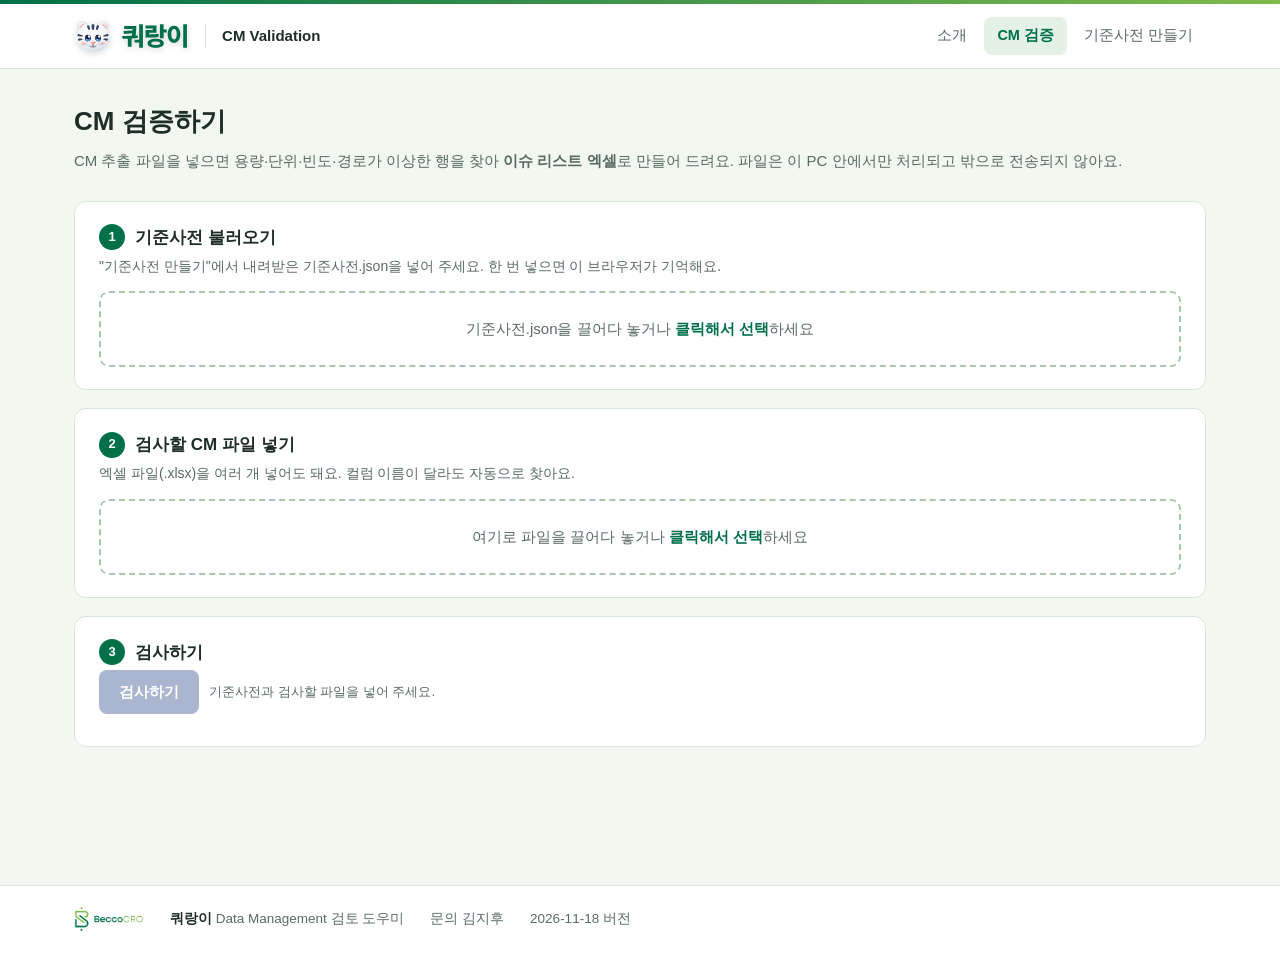
==== cm-check.html @ 1b844892 "Add files via upload" ====
<!DOCTYPE html>
<html lang="ko">
<head>
<meta charset="utf-8">
<meta name="viewport" content="width=device-width, initial-scale=1">
<meta name="robots" content="noindex, nofollow">
<title>CM 검증 · 쿼랑이</title>
<link rel="icon" type="image/svg+xml" href="img/favicon.svg">
<link rel="icon" type="image/png" sizes="32x32" href="img/favicon-32.png">
<link rel="apple-touch-icon" href="img/apple-touch-icon.png">
<link rel="stylesheet" href="css/site.css">
<style>
  :root{--bg:#f2f7f0;--card:#fff;--ink:#1f2d27;--sub:#5a6b62;--line:#d9e6da;--accent:#007049;--accent-soft:#e3f1e6;--ok:#1f8a4c;--ok-soft:#e5f4ec;--warn:#b5590f;--warn-soft:#fcefe2;--err:#c0352b;--err-soft:#fde8e6;--na:#6b7280;--na-soft:#eef0f3}
  *{box-sizing:border-box}
  body{margin:0;background:var(--bg);color:var(--ink);font:15px/1.6 "Pretendard","Apple SD Gothic Neo","Malgun Gothic",sans-serif}
  a{color:var(--accent)}
  main{max-width:1180px;margin:0 auto;padding:32px 24px 64px}
  h1{font-size:26px;margin:0 0 6px}
  .lead{color:var(--sub);margin:0 0 28px}
  .step{background:var(--card);border:1px solid var(--line);border-radius:12px;padding:22px 24px;margin-bottom:18px}
  .step h2{font-size:17px;margin:0 0 4px;display:flex;align-items:center;gap:10px}
  .num{display:inline-flex;width:26px;height:26px;border-radius:50%;background:var(--accent);color:#fff;font-size:13px;align-items:center;justify-content:center}
  .hint{color:var(--sub);font-size:14px;margin:0 0 14px}
  .drop{border:2px dashed #a9c7b0;border-radius:10px;padding:24px;text-align:center;color:var(--sub);cursor:pointer;transition:.15s}
  .drop.on{border-color:var(--accent);background:var(--accent-soft);color:var(--accent)}
  .drop b{color:var(--accent)}
  .dictInfo{display:flex;align-items:center;gap:14px;flex-wrap:wrap;background:var(--ok-soft);border-radius:10px;padding:12px 16px;margin-bottom:12px}
  .dictInfo b{color:var(--ok)}
  table{width:100%;border-collapse:collapse;font-size:14px}
  th,td{text-align:left;padding:9px 10px;border-bottom:1px solid var(--line);vertical-align:top}
  th{color:var(--sub);font-weight:600;background:#f6faf5;position:sticky;top:0}
  .tag{display:inline-block;border-radius:6px;padding:2px 8px;font-size:12.5px;font-weight:600;white-space:nowrap}
  .t-오류{background:var(--err-soft);color:var(--err)}
  .t-확인{background:var(--warn-soft);color:var(--warn)}
  .t-판정{background:var(--na-soft);color:var(--na)}
  .t-정상{background:var(--ok-soft);color:var(--ok)}
  .t-제외{background:var(--warn-soft);color:var(--warn)}
  button{font:inherit;border:0;border-radius:8px;padding:10px 20px;cursor:pointer;font-weight:600}
  .primary{background:var(--accent);color:#fff}
  .primary:disabled{background:#aab6cf;cursor:not-allowed}
  .ghost{background:var(--accent-soft);color:var(--accent);padding:7px 14px;font-size:14px}
  .row{display:flex;gap:10px;align-items:center;flex-wrap:wrap;margin-bottom:10px}
  .muted{color:var(--sub);font-size:13px}
  .cards{display:grid;grid-template-columns:repeat(4,1fr);gap:12px;margin:6px 0 18px}
  .card{border:1px solid var(--line);border-radius:10px;padding:12px 14px;cursor:pointer;transition:.12s;background:#fff}
  .card:hover{border-color:#a9c7b0}
  .card.sel{outline:2px solid var(--accent);outline-offset:-1px}
  .card .v{font-size:24px;font-weight:700}
  .card .k{font-size:13px;color:var(--sub)}
  .card.c-오류 .v{color:var(--err)} .card.c-확인 .v{color:var(--warn)} .card.c-판정 .v{color:var(--na)} .card.c-정상 .v{color:var(--ok)}
  .search{flex:1;min-width:200px;padding:8px 12px;border:1px solid var(--line);border-radius:8px;font-size:14px}
  .tableWrap{max-height:640px;overflow:auto;border:1px solid var(--line);border-radius:10px}
  .iss{margin:0 0 4px}
  .iss .rule{font-weight:700;font-size:12.5px;margin-right:6px}
  .iss .ref{color:var(--sub);font-size:13px}
  .val{font-family:ui-monospace,Consolas,monospace;font-size:13px}
  .note{background:#fffbea;border:1px solid #f0e2a8;border-radius:10px;padding:12px 16px;font-size:14px;color:#6b5a12;margin-top:18px}
  details{margin-top:14px} summary{cursor:pointer;color:var(--sub);font-size:14px}
  .rules td{font-size:13.5px}
  .hidden{display:none}
</style>
</head>
<body>
<header class="site-head"><div class="in"><a class="brand" href="index.html" aria-label="쿼랑이 처음 화면"><svg width="38" height="38" viewBox="18 22 164 140" role="img" aria-label="쿼랑이" xmlns="http://www.w3.org/2000/svg"><defs>
  <radialGradient id="hfur" cx="40%" cy="30%" r="78%">
    <stop offset="0" stop-color="#ffffff"/><stop offset=".55" stop-color="#f4f6f9"/><stop offset=".85" stop-color="#dfe5ee"/><stop offset="1" stop-color="#c3ccda"/>
  </radialGradient>
  <radialGradient id="hbody" cx="38%" cy="25%" r="80%">
    <stop offset="0" stop-color="#ffffff"/><stop offset=".6" stop-color="#eef1f6"/><stop offset="1" stop-color="#b9c3d2"/>
  </radialGradient>
  <radialGradient id="hear" cx="40%" cy="35%" r="70%">
    <stop offset="0" stop-color="#ffffff"/><stop offset="1" stop-color="#cbd3df"/>
  </radialGradient>
  <radialGradient id="hinner" cx="50%" cy="38%" r="62%">
    <stop offset="0" stop-color="#ffd9d2"/><stop offset=".7" stop-color="#f4aaa1"/><stop offset="1" stop-color="#e48e86"/>
  </radialGradient>
  <linearGradient id="hstripe" x1="0" y1="0" x2="0" y2="1">
    <stop offset="0" stop-color="#4b5874"/><stop offset="1" stop-color="#262f45"/>
  </linearGradient>
  <radialGradient id="hiris" cx="50%" cy="72%" r="70%">
    <stop offset="0" stop-color="#7fb2ff"/><stop offset=".45" stop-color="#3561b8"/><stop offset="1" stop-color="#16244d"/>
  </radialGradient>
  <radialGradient id="hmuzzle" cx="50%" cy="30%" r="72%">
    <stop offset="0" stop-color="#ffffff"/><stop offset="1" stop-color="#dbe1ea"/>
  </radialGradient>
  <radialGradient id="hnose" cx="42%" cy="28%" r="72%">
    <stop offset="0" stop-color="#ffbdb2"/><stop offset="1" stop-color="#d4574f"/>
  </radialGradient>
  <radialGradient id="hblush" cx="50%" cy="50%" r="50%">
    <stop offset="0" stop-color="#ff9b94" stop-opacity=".8"/><stop offset="1" stop-color="#ff9b94" stop-opacity="0"/>
  </radialGradient>
  <linearGradient id="hscarf" x1="0" y1="0" x2="1" y2="1">
    <stop offset="0" stop-color="#9fd067"/><stop offset=".5" stop-color="#4fa257"/><stop offset="1" stop-color="#007049"/>
  </linearGradient>
  <linearGradient id="hboard" x1="0" y1="0" x2="1" y2="1">
    <stop offset="0" stop-color="#2f9a68"/><stop offset="1" stop-color="#00593a"/>
  </linearGradient>
  <linearGradient id="hring" x1="0" y1="0" x2="1" y2="1">
    <stop offset="0" stop-color="#b3dc7e"/><stop offset=".45" stop-color="#80ba4c"/><stop offset="1" stop-color="#006a45"/>
  </linearGradient>
  <radialGradient id="hlens" cx="35%" cy="30%" r="80%">
    <stop offset="0" stop-color="#ffffff" stop-opacity=".95"/><stop offset=".5" stop-color="#e3f3e2" stop-opacity=".7"/><stop offset="1" stop-color="#9fcfae" stop-opacity=".85"/>
  </radialGradient>
  <linearGradient id="hhandle" x1="0" y1="0" x2="1" y2="0">
    <stop offset="0" stop-color="#27342e"/><stop offset=".5" stop-color="#55665d"/><stop offset="1" stop-color="#1c2622"/>
  </linearGradient>
  <filter id="hsoft" x="-30%" y="-30%" width="160%" height="160%"><feGaussianBlur stdDeviation="5"/></filter>
  <filter id="hsoft2" x="-30%" y="-30%" width="160%" height="160%"><feGaussianBlur stdDeviation="2.4"/></filter>
</defs>
  <g>
    <circle cx="55" cy="50" r="22" fill="url(#hear)"/>
    <circle cx="145" cy="50" r="22" fill="url(#hear)"/>
  </g>
  <ellipse cx="56" cy="53" rx="11.5" ry="11" fill="url(#hinner)"/>
  <ellipse cx="144" cy="53" rx="11.5" ry="11" fill="url(#hinner)"/>
  <path d="M50 45c3-2 7-2 10 0M140 45c3-2 7-2 10 0" stroke="#fff" stroke-width="2.4" stroke-linecap="round" opacity=".9"/>
  <path d="M100 38C140 38 167 61 170 96L179 103L168 108L177 116L163 122C154 146 128 158 100 158C72 158 46 146 37 122L23 116L32 108L21 103L30 96C33 61 60 38 100 38Z" fill="url(#hfur)"/>
  <ellipse cx="82" cy="56" rx="32" ry="12" fill="#fff" opacity=".9" filter="url(#hsoft2)"/>
  <g fill="url(#hstripe)">
    <path d="M100 40c-4.4 0-6.6 3.2-6.4 7.4l1.8 15.4c.5 3 8.7 3 9.2 0l1.8-15.4c.2-4.2-2-7.4-6.4-7.4Z"/>
    <path d="M77.5 45.5c-3.3 1.1-4.4 4.4-3.1 7.4l6.3 11.6c1.5 2.4 7.1.4 6.5-2.4L85 50c-.8-3.8-4.3-5.4-7.5-4.5Z"/>
    <path d="M122.5 45.5c3.3 1.1 4.4 4.4 3.1 7.4l-6.3 11.6c-1.5 2.4-7.1.4-6.5-2.4L115 50c.8-3.8 4.3-5.4 7.5-4.5Z"/>
    <path d="M33 87c-1 3.3 1.2 6.4 4.4 6.6l16 1c2.8.1 3.3-4.8.6-5.8l-15-5.3c-3.2-1.1-5.4 1-6 3.5Z"/>
    <path d="M35 107.5c0 3.2 2.8 5.4 5.8 4.5l12.8-3.9c2.7-.8 1.7-5.3-1.1-5.3l-13.2.3c-2.6.1-4.3 1.8-4.3 4.4Z"/>
    <path d="M167 87c1 3.3-1.2 6.4-4.4 6.6l-16 1c-2.8.1-3.3-4.8-.6-5.8l15-5.3c3.2-1.1 5.4 1 6 3.5Z"/>
    <path d="M165 107.5c0 3.2-2.8 5.4-5.8 4.5l-12.8-3.9c-2.7-.8-1.7-5.3 1.1-5.3l13.2.3c2.6.1 4.3 1.8 4.3 4.4Z"/>
  </g>
  <ellipse cx="59" cy="124" rx="16" ry="10.5" fill="url(#hblush)"/>
  <ellipse cx="141" cy="124" rx="16" ry="10.5" fill="url(#hblush)"/>
  <g class="eyes">
    <ellipse cx="78" cy="101" rx="12.5" ry="14.5" fill="#101a35"/>
    <ellipse cx="122" cy="101" rx="12.5" ry="14.5" fill="#101a35"/>
    <ellipse cx="78" cy="102.5" rx="10.6" ry="12.4" fill="url(#hiris)"/>
    <ellipse cx="122" cy="102.5" rx="10.6" ry="12.4" fill="url(#hiris)"/>
    <ellipse cx="78" cy="100" rx="5.6" ry="6.6" fill="#0b1229"/>
    <ellipse cx="122" cy="100" rx="5.6" ry="6.6" fill="#0b1229"/>
    <ellipse cx="83" cy="94.5" rx="4.8" ry="5.4" fill="#fff"/>
    <ellipse cx="127" cy="94.5" rx="4.8" ry="5.4" fill="#fff"/>
    <circle cx="73.5" cy="107.5" r="2.2" fill="#fff" opacity=".9"/>
    <circle cx="117.5" cy="107.5" r="2.2" fill="#fff" opacity=".9"/>
    <path d="M71 110.5c4 3 10 3 14 0M115 110.5c4 3 10 3 14 0" stroke="#a9ccff" stroke-width="1.6" stroke-linecap="round" fill="none" opacity=".7"/>
  </g>
  <ellipse cx="100" cy="127.5" rx="27" ry="18" fill="url(#hmuzzle)"/>
  <g stroke="#9aa6b8" stroke-width="1.3" stroke-linecap="round" opacity=".75">
    <path d="M76 126l-19-3M76 131l-19 1.5M124 126l19-3M124 131l19 1.5"/>
  </g>
  <g fill="#b6bfcc"><circle cx="86" cy="128" r="1.1"/><circle cx="83" cy="132" r="1.1"/><circle cx="114" cy="128" r="1.1"/><circle cx="117" cy="132" r="1.1"/></g>
  <path d="M91.8 117.2h16.4c2.3 0 3.4 2.5 1.9 4.2l-8.1 7.8c-1.1 1-2.9 1-4 0l-8.1-7.8c-1.5-1.7-.4-4.2 1.9-4.2Z" fill="url(#hnose)"/>
  <ellipse cx="97" cy="119.8" rx="3.8" ry="1.7" fill="#fff" opacity=".75"/>
  <path d="M100 129v4.4c0 3.8-3 6-6.3 6-3 0-5.2-2-5.7-4.5M100 133.4c0 3.8 3 6 6.3 6 3 0 5.2-2 5.7-4.5" fill="none" stroke="#3a3f4d" stroke-width="2.6" stroke-linecap="round"/>
  <path d="M96 140.5c1.4 3.2 6.6 3.2 8 0" fill="#f08c86"/>
</svg><svg class="wordmark" width="65.1" height="24" viewBox="14 -1654 5044 1860" aria-hidden="true"><path d="M1118 -1506H180V-1276H832C831 -1236 829 -1193 828 -1148L130 -1120L166 -882L806 -934C798 -875 788 -814 776 -748C510 -733 246 -731 24 -728L56 -502C184 -502 323 -503 468 -508V116H756V-522C920 -534 1086 -552 1248 -580L1226 -786C1173 -779 1119 -773 1066 -768C1116 -1042 1116 -1231 1118 -1382ZM1634 -1642H1344V-438H988V-212H1344V190H1634Z M3239.04 -1642H2951.04V-546H3239.04V-988H3479.04V-1224H3239.04ZM2685.04 -1534H1837.04V-1310H2403.04V-1184H1839.04V-606H1997.04C2379.04 -606 2613.04 -616 2863.04 -666L2833.04 -892C2616.04 -853 2420.04 -843 2127.04 -840V-972H2685.04ZM2629.04 -516C2237.04 -516 1993.04 -380 1993.04 -158C1993.04 62 2237.04 190 2629.04 190C3013.04 190 3257.04 62 3257.04 -158C3257.04 -380 3013.04 -516 2629.04 -516ZM2629.04 -294C2859.04 -294 2973.04 -250 2973.04 -158C2973.04 -66 2859.04 -24 2629.04 -24C2395.04 -24 2277.04 -66 2279.04 -158C2277.04 -250 2395.04 -294 2629.04 -294Z M5048.08 -1644H4758.08V196H5048.08ZM4046.08 -1518C3762.08 -1518 3554.08 -1264 3554.08 -862C3554.08 -454 3762.08 -200 4046.08 -200C4324.08 -200 4532.08 -454 4534.08 -862C4532.08 -1264 4324.08 -1518 4046.08 -1518ZM4046.08 -1258C4172.08 -1258 4256.08 -1124 4256.08 -862C4256.08 -596 4172.08 -462 4046.08 -462C3916.08 -462 3832.08 -596 3834.08 -862C3832.08 -1124 3916.08 -1258 4046.08 -1258Z" fill="currentColor"/></svg></a><a class="section" href="cm.html">CM Validation</a><nav aria-label="CM Validation 메뉴"><a href="cm.html">소개</a><a href="cm-check.html" aria-current="page">CM 검증</a><a href="cm-dictionary.html">기준사전 만들기</a></nav></div></header>
<main>
  <h1>CM 검증하기</h1>
  <p class="lead">CM 추출 파일을 넣으면 용량·단위·빈도·경로가 이상한 행을 찾아 <b>이슈 리스트 엑셀</b>로 만들어 드려요. 파일은 이 PC 안에서만 처리되고 밖으로 전송되지 않아요.</p>

  <section class="step">
    <h2><span class="num">1</span>기준사전 불러오기</h2>
    <p class="hint">"기준사전 만들기"에서 내려받은 기준사전.json을 넣어 주세요. 한 번 넣으면 이 브라우저가 기억해요.</p>
    <div id="dictInfo" class="dictInfo hidden"></div>
    <div class="drop" id="dropDict">기준사전.json을 끌어다 놓거나 <b>클릭해서 선택</b>하세요</div>
    <input type="file" id="pickDict" accept=".json" class="hidden">
  </section>

  <section class="step">
    <h2><span class="num">2</span>검사할 CM 파일 넣기</h2>
    <p class="hint">엑셀 파일(.xlsx)을 여러 개 넣어도 돼요. 컬럼 이름이 달라도 자동으로 찾아요.</p>
    <div class="drop" id="dropData">여기로 파일을 끌어다 놓거나 <b>클릭해서 선택</b>하세요</div>
    <input type="file" id="pickData" accept=".xlsx,.xls" multiple class="hidden">
    <div id="fileBox" class="hidden" style="margin-top:14px">
      <table><thead><tr><th style="width:26%">파일</th><th style="width:10%">행</th><th>상태</th></tr></thead><tbody id="fileRows"></tbody></table>
      <div class="row" style="margin-top:10px"><button class="ghost" id="clear">파일 모두 지우기</button></div>
    </div>
  </section>

  <section class="step">
    <h2><span class="num">3</span>검사하기</h2>
    <div class="row"><button class="primary" id="run" disabled>검사하기</button><span class="muted" id="runMsg">기준사전과 검사할 파일을 넣어 주세요.</span></div>
    <div id="result" class="hidden">
      <div class="cards" id="cards"></div>
      <div class="row">
        <button class="primary" id="dl">이슈 리스트 엑셀 내려받기</button>
        <span class="muted">오류·확인 필요는 "이슈 리스트" 시트에, 판정 불가는 별도 시트에 담겨요.</span>
      </div>
      <div class="row" style="margin-top:14px">
        <input class="search" id="q" placeholder="제품명, 피험자, 룰(예: DOSE-01)로 찾기">
        <span class="muted" id="count"></span>
      </div>
      <div class="tableWrap">
        <table><thead><tr><th style="width:8%">판정</th><th style="width:11%">파일 · 행</th><th style="width:9%">피험자</th><th style="width:18%">제품명</th><th style="width:15%">용량 · 단위 · 빈도 · 경로</th><th>내용</th></tr></thead><tbody id="resRows"></tbody></table>
      </div>
      <p class="muted" id="more"></p>
      <div class="note">이 결과는 검토를 돕기 위한 것이고, 쿼리 여부는 DM 담당자가 최종 판단해요. "확인 필요"는 학습한 과제들에서 드물게 쓰인 값이라는 뜻이고, 틀렸다는 뜻은 아니에요.</div>
      <details>
        <summary>룰 설명 보기</summary>
        <table class="rules" style="margin-top:8px"><tbody>
          <tr><td style="width:14%"><b>STRUCT-01</b></td><td>용량이 숫자가 아니거나 0 이하예요. 예: "1/2", "1~2", 엑셀이 날짜로 바꾼 "01월 02일". UK는 허용해요.</td></tr>
          <tr><td><b>STRUCT-02</b></td><td>필수값(용량·단위·빈도·경로)이 비어 있어요. 빈도 컬럼이 없는 파일은 빈도를 검사하지 않아요.</td></tr>
          <tr><td><b>STRUCT-03</b></td><td>허용 단위 목록에 없는 단위예요. 예: box, apply, 회</td></tr>
          <tr><td><b>STRUCT-04</b></td><td>빈도·경로가 표준 표기가 아니에요. 예: "5~6회", "하루한번"</td></tr>
          <tr><td><b>DOSE-01</b></td><td>제품명의 함량과 1회 용량이 10배 이상 차이 나요. 예: 타이레놀정500mg인데 5000 mg, 75μg 정인데 30 tab</td></tr>
          <tr><td><b>DICT-DOSE · FREQ · ROUTE</b></td><td>학습한 과제에서 이 제품에 거의 쓰이지 않은 용량·빈도·경로예요. tab·cap은 함량을 곱해 mg로 바꿔 비교해요.</td></tr>
        </tbody></table>
      </details>
    </div>
  </section>
</main>

<footer class="site-foot"><div class="in">
  <img src="img/becco-logo.png" alt="BeccoCRO" width="70" height="26">
  <span><b>쿼랑이</b> Data Management 검토 도우미</span>
  <span>문의 김지후</span>
  <span>2026-11-18 버전</span>
</div></footer>

<script src="js/xlsx.full.min.js"></script>
<script src="js/cm-core.js"></script>
<script>
(function(){
  var dic = null, files = [], results = [], filter = 'issue';
  var $ = function(id){ return document.getElementById(id); };
  var esc = function(s){ return String(s == null ? '' : s).replace(/[&<>"]/g, function(c){ return {'&':'&amp;','<':'&lt;','>':'&gt;','"':'&quot;'}[c]; }); };
  var fmt = function(n){ return Number(n).toLocaleString('ko-KR'); };
  var STORE = 'cmv.dictionary';

  function dropZone(zone, input, onFiles){
    zone.onclick = function(){ input.click(); };
    input.onchange = function(){ onFiles(input.files); input.value = ''; };
    ['dragenter','dragover'].forEach(function(e){ zone.addEventListener(e, function(ev){ ev.preventDefault(); zone.classList.add('on'); }); });
    ['dragleave','drop'].forEach(function(e){ zone.addEventListener(e, function(ev){ ev.preventDefault(); zone.classList.remove('on'); }); });
    zone.addEventListener('drop', function(ev){ onFiles(ev.dataTransfer.files); });
  }

  // ---- 1. 기준사전 ----
  function setDict(d, remember){
    if (!d || !d.products || !d.meta) { alert('기준사전 파일 형식이 아니에요. "기준사전 만들기"에서 내려받은 .json 파일을 넣어 주세요.'); return; }
    dic = d;
    if (remember) { try { localStorage.setItem(STORE, JSON.stringify(d)); } catch (e) {} }
    var m = d.meta, used = m.files.filter(function(f){ return f.used; }).map(function(f){ return f.label; });
    var dt = new Date(m.created);
    $('dictInfo').innerHTML = '<span><b>기준사전 사용 중</b></span><span class="muted">' + dt.getFullYear() + '-' + String(dt.getMonth()+1).padStart(2,'0') + '-' + String(dt.getDate()).padStart(2,'0') +
      ' 만듦 · 과제 ' + used.length + '개(' + esc(used.join(', ')) + ') · 제품 ' + fmt(m.stats.products) + '개 · 판정 가능 ' + fmt(m.stats.judgedProducts) + '개 · 기준 ' + m.params.minSubj + '명 / ' + Math.round(m.params.rareCut * 100) + '%</span>';
    $('dictInfo').classList.remove('hidden');
    $('dropDict').innerHTML = '다른 기준사전으로 바꾸려면 끌어다 놓거나 <b>클릭해서 선택</b>하세요';
    updateRun();
  }
  dropZone($('dropDict'), $('pickDict'), function(list){
    var f = list[0]; if (!f) return;
    var rd = new FileReader();
    rd.onload = function(){ try { setDict(JSON.parse(rd.result), true); } catch (e) { alert('기준사전 파일을 읽지 못했어요: ' + e.message); } };
    rd.readAsText(f, 'utf-8');
  });
  try { var saved = localStorage.getItem(STORE); if (saved) setDict(JSON.parse(saved), false); } catch (e) {}

  // ---- 2. 검사할 파일 ----
  dropZone($('dropData'), $('pickData'), function(list){
    var arr = Array.prototype.slice.call(list).filter(function(f){ return /\.xlsx?$/i.test(f.name); });
    if (!arr.length) return;
    $('runMsg').textContent = '파일을 읽는 중이에요…';
    var left = arr.length;
    arr.forEach(function(f){
      var rd = new FileReader();
      rd.onload = function(){
        var label = f.name.replace(/\.xlsx?$/i, '');
        files = files.filter(function(x){ return x.label !== label; });
        var res;
        try { res = CMCore.readFile(XLSX.read(new Uint8Array(rd.result), { type: 'array' }), XLSX, label); }
        catch (e) { res = { label: label, ok: false, reason: '파일을 열 수 없어요: ' + e.message, rows: [] }; }
        files.push({ label: label, result: res });
        if (--left === 0) { files.sort(function(a,b){ return a.label.localeCompare(b.label); }); renderFiles(); }
      };
      rd.readAsArrayBuffer(f);
    });
  });
  $('clear').onclick = function(){ files = []; results = []; renderFiles(); $('result').classList.add('hidden'); };

  function renderFiles(){
    $('fileBox').classList.toggle('hidden', !files.length);
    $('fileRows').innerHTML = files.map(function(f){
      var r = f.result;
      var st = r.ok ? ('<span class="tag t-정상">검사 가능</span> <span class="muted">' + (r.hasFreq ? '' : '빈도 컬럼이 없어 빈도는 검사하지 않아요') + '</span>')
                    : ('<span class="tag t-제외">검사 불가</span> <span class="muted">' + esc(r.reason) + '</span>');
      return '<tr><td><b>' + esc(f.label) + '</b></td><td>' + fmt(r.rows.length) + '</td><td>' + st + '</td></tr>';
    }).join('');
    updateRun();
  }
  function updateRun(){
    var n = files.filter(function(f){ return f.result.ok; }).length;
    $('run').disabled = !(dic && n);
    $('runMsg').textContent = !dic ? '먼저 기준사전을 불러와 주세요.' : (!files.length ? '검사할 파일을 넣어 주세요.' : '검사할 파일 ' + n + '개');
  }

  // ---- 3. 검사 ----
  $('run').onclick = function(){
    results = [];
    files.forEach(function(f){
      if (!f.result.ok) return;
      CMCore.validate(f.result, dic).results.forEach(function(x){ x.file = f.label; results.push(x); });
    });
    filter = 'issue';
    renderCards(); renderResults();
    $('result').classList.remove('hidden');
    $('runMsg').textContent = '검사를 마쳤어요. 전체 ' + fmt(results.length) + '행';
  };

  var LEVELS = [['오류','오류','근거가 확실한 문제'],['확인 필요','확인','이 제품에서 드문 값'],['판정 불가','판정','학습 자료가 부족한 제품'],['정상','정상','문제 없음']];
  function renderCards(){
    var cnt = {}; LEVELS.forEach(function(l){ cnt[l[0]] = 0; });
    results.forEach(function(x){ cnt[x.level]++; });
    $('cards').innerHTML = LEVELS.map(function(l){
      var sel = filter === l[0] || (filter === 'issue' && (l[0] === '오류' || l[0] === '확인 필요'));
      return '<div class="card c-' + l[1] + (sel ? ' sel' : '') + '" data-f="' + l[0] + '"><div class="v">' + fmt(cnt[l[0]]) + '</div><div class="k">' + l[0] + ' · ' + l[2] + '</div></div>';
    }).join('');
    Array.prototype.forEach.call($('cards').children, function(c){
      c.onclick = function(){ filter = (filter === c.dataset.f ? 'issue' : c.dataset.f); renderCards(); renderResults(); };
    });
  }

  function vals(r){
    return '<span class="val">' + [r.rawDose, r.rawUnit, r.hasFreq ? r.rawFreq : '—', r.rawRoute].map(function(v){ return v == null || v === '' ? '<span class="muted">(빈칸)</span>' : esc(v); }).join(' · ') + '</span>';
  }
  function renderResults(){
    var q = $('q').value.trim().toUpperCase();
    var list = results.filter(function(x){
      if (filter === 'issue') { if (x.level !== '오류' && x.level !== '확인 필요') return false; }
      else if (x.level !== filter) return false;
      if (!q) return true;
      var hay = (x.file + ' ' + x.row.raw + ' ' + x.row.subjRaw + ' ' + x.issues.map(function(i){ return i.rule; }).join(' ')).toUpperCase();
      return hay.indexOf(q) >= 0;
    });
    var order = { '오류': 0, '확인 필요': 1, '판정 불가': 2, '정상': 3 };
    list.sort(function(a,b){ return order[a.level] - order[b.level] || a.file.localeCompare(b.file) || a.row.rowNo - b.row.rowNo; });
    var show = list.slice(0, 300);
    $('resRows').innerHTML = show.map(function(x){
      var r = x.row, cls = x.level.split(' ')[0];
      var body = x.issues.length ? x.issues.map(function(i){
        return '<div class="iss"><span class="rule">' + i.rule + '</span>' + esc(i.msg) + (i.ref ? '<div class="ref">' + esc(i.ref) + '</div>' : '') + '</div>';
      }).join('') : '<span class="muted">' + esc(x.note || '') + '</span>';
      return '<tr><td><span class="tag t-' + cls + '">' + x.level + '</span></td><td>' + esc(x.file) + '<div class="muted">' + r.rowNo + '행</div></td><td>' + esc(r.subjRaw) +
        (r.visit != null ? '<div class="muted">' + esc(r.visit) + '</div>' : '') + '</td><td>' + esc(r.raw) + '</td><td>' + vals(r) + '</td><td>' + body + '</td></tr>';
    }).join('') || '<tr><td colspan="6" class="muted" style="padding:18px">해당하는 행이 없어요.</td></tr>';
    $('count').textContent = fmt(list.length) + '행';
    $('more').textContent = list.length > 300 ? '화면에는 300행까지만 보여요. 전체는 엑셀로 내려받아 확인하세요.' : '';
  }
  $('q').oninput = renderResults;

  // ---- 엑셀 내려받기 ----
  $('dl').onclick = function(){
    var issueRows = [], naRows = [];
    results.forEach(function(x){
      var r = x.row, base = { 'SUBJID': r.subjRaw, 'SEQ': r.seq, 'CMTRT': r.raw, 'CMDOSE': r.rawDose, 'CMDOSU': r.rawUnit,
        'CMFREQ': r.hasFreq ? r.rawFreq : '(컬럼 없음)', 'CMROUTE': r.rawRoute };
      if (x.level === '오류' || x.level === '확인 필요') {
        x.issues.forEach(function(i){
          issueRows.push({ sort: [i.level === '오류' ? 0 : 1, x.file, r.rowNo],
            data: Object.assign({}, base, { '룰': i.rule, '내용': i.msg, '참고': i.ref, '쿼리여부': '' }) });
        });
      } else if (x.level === '판정 불가') {
        naRows.push(Object.assign({}, base, { '사유': x.note }));
      }
    });
    // 오류 → 확인 필요 순, 같은 판정 안에서는 파일·원본 행 순서
    issueRows.sort(function(a,b){ return a.sort[0] - b.sort[0] || a.sort[1].localeCompare(b.sort[1]) || a.sort[2] - b.sort[2]; });
    issueRows = issueRows.map(function(x){ return x.data; });
    var wb = XLSX.utils.book_new();
    function sheet(rows, widths, empty){
      var ws = rows.length ? XLSX.utils.json_to_sheet(rows) : XLSX.utils.aoa_to_sheet([[empty]]);
      ws['!cols'] = widths.map(function(w){ return { wch: w }; });
      if (rows.length) ws['!autofilter'] = { ref: ws['!ref'] };
      return ws;
    }
    XLSX.utils.book_append_sheet(wb, sheet(issueRows, [12,6,30,10,10,12,12,12,50,44,10], '이슈가 없어요.'), '이슈 리스트');
    XLSX.utils.book_append_sheet(wb, sheet(naRows, [12,6,30,10,10,12,12,28], '판정 불가 행이 없어요.'), '판정 불가');
    var cnt = {}; results.forEach(function(x){ var k = x.file + '\u0001' + x.level; cnt[k] = (cnt[k] || 0) + 1; });
    var sum = files.filter(function(f){ return f.result.ok; }).map(function(f){
      return { '파일': f.label, '전체 행': f.result.rows.length, '오류': cnt[f.label + '\u0001오류'] || 0, '확인 필요': cnt[f.label + '\u0001확인 필요'] || 0,
        '판정 불가': cnt[f.label + '\u0001판정 불가'] || 0, '정상': cnt[f.label + '\u0001정상'] || 0 };
    });
    var m = dic.meta, ws3 = XLSX.utils.json_to_sheet(sum);
    XLSX.utils.sheet_add_aoa(ws3, [[], ['검사일', new Date().toLocaleString('ko-KR')], ['기준사전 생성일', new Date(m.created).toLocaleString('ko-KR')],
      ['학습 과제', m.files.filter(function(f){ return f.used; }).map(function(f){ return f.label; }).join(', ')],
      ['기준값', '최소 피험자 ' + m.params.minSubj + '명, 희귀 기준 ' + Math.round(m.params.rareCut * 100) + '%'],
      ['안내', '검토 보조용 결과예요. 쿼리 여부는 DM 담당자가 최종 판단해요.']], { origin: -1 });
    ws3['!cols'] = [{ wch: 18 }, { wch: 40 }, { wch: 8 }, { wch: 10 }, { wch: 10 }, { wch: 8 }];
    XLSX.utils.book_append_sheet(wb, ws3, '요약');
    var d = new Date(), stamp = d.getFullYear() + String(d.getMonth()+1).padStart(2,'0') + String(d.getDate()).padStart(2,'0');
    var ok = files.filter(function(f){ return f.result.ok; });
    XLSX.writeFile(wb, 'CM_이슈리스트_' + (ok.length === 1 ? ok[0].label + '_' : '') + stamp + '.xlsx');
  };
})();
</script>
</body>
</html>
---- css/site.css ----
/* DM 도구 모음 – 공용 스타일 (모든 페이지가 같이 씀) */
:root{
  --paper:#f2f7f0; --sheet:#fff; --ink:#1f2d27; --sub:#5a6b62; --rule:#d9e6da; --field:#c2d6c5;
  --brand:#007049; --brand-ink:#005a3a; --brand-soft:#e3f1e6; --leaf:#80ba4c; --leaf-soft:#eef6e3;
  --red:#c0352b; --red-soft:#fde8e6; --amber:#b5590f; --amber-soft:#fcefe2;
  --green:#1f8a4c; --green-soft:#e5f4ec; --gray:#6b7280; --gray-soft:#eef1ee;
  --font:"Pretendard","Apple SD Gothic Neo","Malgun Gothic","맑은 고딕",system-ui,sans-serif;
}
*{box-sizing:border-box}
html{-webkit-text-size-adjust:100%}
body{margin:0;background:var(--paper);color:var(--ink);font:15px/1.65 var(--font);word-break:keep-all;overflow-wrap:break-word}
a{color:var(--brand)}
:focus-visible{outline:3px solid var(--brand);outline-offset:2px;border-radius:4px}

/* 머리글: 흰 바탕 + 회사 로고 색 띠 */
.site-head{background:linear-gradient(90deg,var(--brand),var(--leaf)) top/100% 4px no-repeat,#fff;padding-top:4px;border-bottom:1px solid var(--rule)}
.site-head .in{max-width:1180px;margin:0 auto;padding:0 24px;height:64px;display:flex;align-items:center;gap:18px}
.site-head .brand{color:var(--ink);text-decoration:none;font-weight:800;display:flex;align-items:center;gap:10px}
.site-head .brand svg{flex:none;filter:drop-shadow(0 2px 3px rgba(31,45,39,.18))}
.site-head .brand .wordmark{display:block;color:var(--brand);height:24px;width:auto}
.site-head .section{color:var(--ink);text-decoration:none;font-size:15px;font-weight:600;padding-left:16px;border-left:1px solid var(--rule)}
.site-head .section:hover{color:var(--brand)}
.site-head .corp{margin-left:auto;height:34px;width:auto}
.site-head nav{margin-left:auto;display:flex;gap:4px;flex-wrap:wrap}
.site-head nav a{color:var(--sub);text-decoration:none;font-size:14.5px;padding:7px 13px;border-radius:8px}
.site-head nav a:hover{color:var(--ink);background:var(--leaf-soft)}
.site-head nav a[aria-current="page"]{color:var(--brand);background:var(--brand-soft);font-weight:700}

/* 바닥글 */
.site-foot{border-top:1px solid var(--rule);margin-top:56px;background:var(--sheet)}
.site-foot .in{max-width:1180px;margin:0 auto;padding:20px 24px 28px;color:var(--sub);font-size:13.5px;display:flex;flex-wrap:wrap;align-items:center;gap:6px 26px}
.site-foot b{color:var(--ink);font-weight:600}

/* 쿼랑이 움직임: 눈 깜빡임(자동) + 마우스 올리면 통통 */
svg .eyes{transform-box:fill-box;transform-origin:50% 55%;animation:blink 4.6s ease-in-out infinite}
.site-head .brand svg .eyes{animation-delay:1.9s;animation-duration:5.3s}
@keyframes blink{0%,90%,100%{transform:scaleY(1)}93%{transform:scaleY(.08)}96%{transform:scaleY(1)}}
.tiger{overflow:visible}
.tiger .hopper{transform-box:fill-box;transform-origin:50% 100%}
.tiger .shadow{transform-box:fill-box;transform-origin:50% 50%}
.stage:hover .tiger .hopper,.stage:focus-visible .tiger .hopper{animation:hop .85s cubic-bezier(.3,.7,.4,1) infinite}
.stage:hover .tiger .shadow,.stage:focus-visible .tiger .shadow{animation:hopShadow .85s cubic-bezier(.3,.7,.4,1) infinite}
@keyframes hop{0%,100%{transform:translateY(0) scale(1,1)}15%{transform:translateY(0) scale(1.05,.93)}45%{transform:translateY(-16px) scale(.97,1.04)}70%{transform:translateY(0) scale(1.04,.95)}85%{transform:translateY(0) scale(.99,1.01)}}
@keyframes hopShadow{0%,100%{transform:scale(1);opacity:.18}45%{transform:scale(.72);opacity:.1}}
.site-head .brand svg{transition:transform .2s}
.site-head .brand:hover svg{animation:nod .6s ease-in-out}
@keyframes nod{0%,100%{transform:translateY(0) rotate(0)}30%{transform:translateY(-3px) rotate(-8deg)}60%{transform:translateY(0) rotate(6deg)}}

@media (max-width:640px){
  .site-head .in{height:auto;min-height:56px;padding:8px 16px;flex-wrap:wrap;gap:6px 12px}
  .site-head .corp{height:28px}
  .site-head nav{margin-left:0;width:100%}
  .site-head nav a{padding:5px 9px;font-size:13.5px}
}
@media (prefers-reduced-motion:reduce){*{animation:none!important;transition:none!important}}
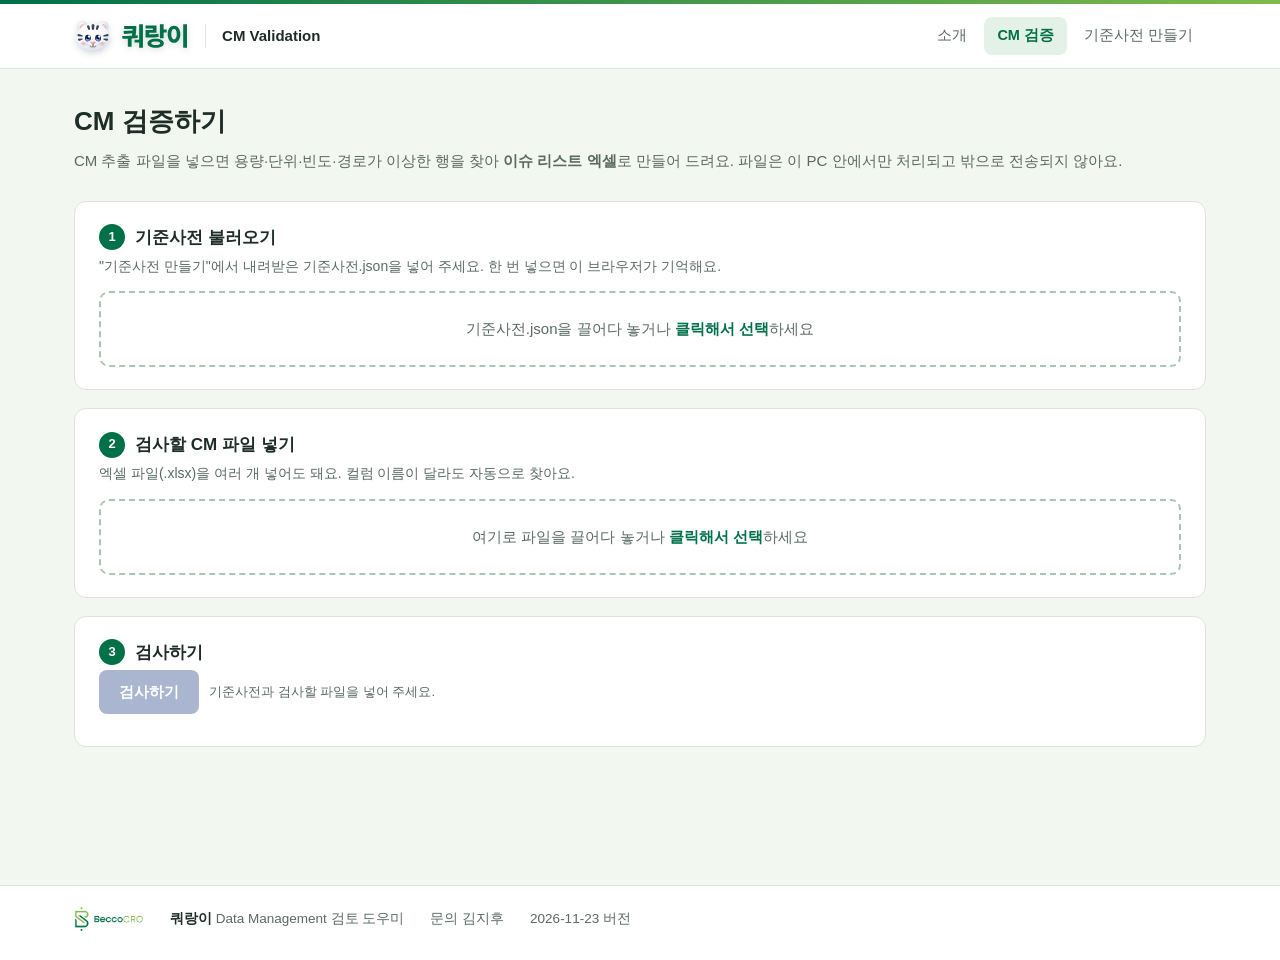
==== commit 411cebd4: "Add files via upload" ====
--- a/cm-check.html
+++ b/cm-check.html
@@ -5,8 +5,9 @@
 <meta name="viewport" content="width=device-width, initial-scale=1">
 <meta name="robots" content="noindex, nofollow">
 <title>CM 검증 · 쿼랑이</title>
-<link rel="icon" type="image/svg+xml" href="img/favicon.svg">
+<link rel="icon" href="img/favicon.ico" sizes="any">
 <link rel="icon" type="image/png" sizes="32x32" href="img/favicon-32.png">
+<link rel="icon" type="image/png" sizes="16x16" href="img/favicon-16.png">
 <link rel="apple-touch-icon" href="img/apple-touch-icon.png">
 <link rel="stylesheet" href="css/site.css">
 <style>
@@ -180,7 +181,7 @@
       <div class="cards" id="cards"></div>
       <div class="row">
         <button class="primary" id="dl">이슈 리스트 엑셀 내려받기</button>
-        <span class="muted">오류·확인 필요는 "이슈 리스트" 시트에, 판정 불가는 별도 시트에 담겨요.</span>
+        <span class="muted">원본의 모든 행이 파일별 시트에 원본 순서대로 담기고, 문제가 된 칸은 노란색으로 칠해져요.</span>
       </div>
       <div class="row" style="margin-top:14px">
         <input class="search" id="q" placeholder="제품명, 피험자, 룰(예: DOSE-01)로 찾기">
@@ -193,13 +194,32 @@
       <div class="note">이 결과는 검토를 돕기 위한 것이고, 쿼리 여부는 DM 담당자가 최종 판단해요. "확인 필요"는 학습한 과제들에서 드물게 쓰인 값이라는 뜻이고, 틀렸다는 뜻은 아니에요.</div>
       <details>
         <summary>룰 설명 보기</summary>
+        <p class="muted" style="margin:8px 0 0">단위와 경로는 먼저 표준 단위·표준 경로로 바꾼 뒤 점검해요. 예: ampule → amp, 좌제 → supp, 항문 → RECTAL, 피부 → TOPICAL</p>
         <table class="rules" style="margin-top:8px"><tbody>
-          <tr><td style="width:14%"><b>STRUCT-01</b></td><td>용량이 숫자가 아니거나 0 이하예요. 예: "1/2", "1~2", 엑셀이 날짜로 바꾼 "01월 02일". UK는 허용해요.</td></tr>
+          <tr><td style="width:14%"><b>STRUCT-01</b></td><td>용량(CMDOSE)은 0.5, 12처럼 숫자만 입력해야 해요. 숫자 형식이 아니거나 0 이하면 오류예요. 예: "1/2", "1~2", ".5", "5.", "0,5", "1,000", "05", "20mg", 엑셀이 날짜로 바꾼 "01월 02일". UK·unk·unknown·모름은 허용해요.</td></tr>
           <tr><td><b>STRUCT-02</b></td><td>필수값(용량·단위·빈도·경로)이 비어 있어요. 빈도 컬럼이 없는 파일은 빈도를 검사하지 않아요.</td></tr>
-          <tr><td><b>STRUCT-03</b></td><td>허용 단위 목록에 없는 단위예요. 예: box, apply, 회</td></tr>
+          <tr><td><b>STRUCT-03</b></td><td>입력한 단위를 표준 단위로 바꾼 뒤, 허용 단위 목록에 없으면 오류예요. 예: 알, 스푼. box·apply·회·좌약(supp)은 허용해요. milligram·밀리그램·microgram·밀리리터처럼 풀어 쓴 단위와 "모름"(UK로 봄)도 인정해요.</td></tr>
           <tr><td><b>STRUCT-04</b></td><td>빈도·경로가 표준 표기가 아니에요. 예: "5~6회", "하루한번"</td></tr>
+          <tr><td><b>FORM-01</b></td><td>제품명이 "정" 또는 영문 tab으로 끝나는데 단위가 캡슐(cap)이에요. 예: 레토프라 정 10mg 1 cap, Pletaal tab. 100mg 1 cap</td></tr>
+          <tr><td><b>FORM-02</b></td><td>제품명이 "캡슐"·"캡" 또는 영문 cap으로 끝나는데 단위가 정(tab)이에요. 예: 엘도스 캡슐 2 tab, CELEBREX CAP 100mg 2 tab</td></tr>
+          <tr><td><b>FORM-03</b></td><td>제품명이 "주"·"주사" 또는 영문 inj로 끝나는데 경로가 IV·IM·SC가 아니에요. 예: 타조락탐 주 4.5g 경로 PO, 페니라민 주사 경로 PO</td></tr>
+          <tr><td><b>FORM-04</b></td><td>제품명이 정·캡슐로 끝나는 고형제인데 단위가 ml·drop·puff예요. 예: 레토프라 정 10mg 5 ml</td></tr>
+          <tr><td><b>UNIT-01</b></td><td>단위가 tab인데 경로가 PO·SUBLINGUAL·VAGINAL이 아니거나, cap인데 PO·VAGINAL·INHALATION이 아니에요. 예: 1 tab SC</td></tr>
+          <tr><td><b>UNIT-02</b></td><td>입력한 단위를 표준 단위로 바꾼 뒤, 주사 단위(amp·vial·syringe·bag)인데 경로가 PO·TOPICAL이면 오류예요. ampule·ample·앰플은 amp로, syr·syrn은 syringe로 봐요. 흡입·코세척 앰플은 허용해요.</td></tr>
+          <tr><td><b>UNIT-03</b></td><td>단위가 puff인데 경로가 INHALATION·NASAL·SUBLINGUAL이 아니에요. 예: 2 puff PO</td></tr>
+          <tr><td><b>UNIT-04</b></td><td>단위가 drop인데 경로가 IV·IM·SC예요.</td></tr>
+          <tr><td><b>UNIT-05</b></td><td>단위가 좌약(supp·suppository·좌약·좌제)인데 경로가 RECTAL·VAGINAL이 아니에요. 항문·직장은 RECTAL로, 질·질내는 VAGINAL로 봐요. 예: 1 suppository PO</td></tr>
+          <tr><td><b>NAME-01</b></td><td>점안제(점안·안약·eye drop·opht)인데 경로가 OPHTHALMIC이 아니에요. 예: Hyabak eye drop Topical</td></tr>
+          <tr><td><b>NAME-02</b></td><td>비강 제품(나잘·nasal·비강)인데 경로가 NASAL이 아니에요. 확인 필요로 표시해요. 예: 나조넥스 나잘스프레이 Inhalation</td></tr>
+          <tr><td><b>NAME-03</b></td><td>흡입제(흡입·~할러·엘립타·네뷸 등)인데 경로가 INHALATION이 아니에요.</td></tr>
+          <tr><td><b>NAME-04</b></td><td>패취제(패취·패치·플라스타)인데 경로가 TRANSDERMAL·TOPICAL이 아니에요. skin·피부는 TOPICAL로 봐요.</td></tr>
+          <tr><td><b>NAME-05</b></td><td>시럽·현탁액·내복액(경구 액제)인데 경로가 PO가 아니에요. 점안·비강·주사 현탁액은 제외해요.</td></tr>
+          <tr><td><b>NAME-06</b></td><td>연고·크림·로션(외용제)인데 경로가 PO예요. 먹는 겔(알마겔 등) 때문에 "겔"은 보지 않아요.</td></tr>
+          <tr><td><b>NAME-07</b></td><td>좌제·좌약인데 경로가 RECTAL·VAGINAL이 아니에요.</td></tr>
+          <tr><td><b>NAME-08</b></td><td>질정·질캡슐·질좌제인데 경로가 VAGINAL이 아니에요. 일반 "연질캡슐"은 해당 없어요.</td></tr>
           <tr><td><b>DOSE-01</b></td><td>제품명의 함량과 1회 용량이 10배 이상 차이 나요. 예: 타이레놀정500mg인데 5000 mg, 75μg 정인데 30 tab</td></tr>
           <tr><td><b>DICT-DOSE · FREQ · ROUTE</b></td><td>학습한 과제에서 이 제품에 거의 쓰이지 않은 용량·빈도·경로예요. tab·cap은 함량을 곱해 mg로 바꿔 비교해요.</td></tr>
+          <tr><td><b>DICT-UNIT</b></td><td>제품명에 함량이 없어서 mg로 바꿀 수 없는 제품인데, 학습한 과제에서 주로 쓰인 단위와 다른 단위로 입력했어요. 예: 주로 mg로 입력된 엘도스 캡슐을 2 cap으로 입력</td></tr>
         </tbody></table>
       </details>
     </div>
@@ -210,10 +230,10 @@
   <img src="img/becco-logo.png" alt="BeccoCRO" width="70" height="26">
   <span><b>쿼랑이</b> Data Management 검토 도우미</span>
   <span>문의 김지후</span>
-  <span>2026-11-18 버전</span>
+  <span>2026-11-23 버전</span>
 </div></footer>
 
-<script src="js/xlsx.full.min.js"></script>
+<script src="js/xlsx-style.min.js"></script>
 <script src="js/cm-core.js"></script>
 <script>
 (function(){
@@ -345,47 +365,64 @@
   $('q').oninput = renderResults;
 
   // ---- 엑셀 내려받기 ----
+  // 원본의 모든 행을 원본 순서대로, 파일마다 시트 하나. 문제가 된 칸만 노란색.
+  // 글꼴 맑은 고딕 11pt, 모든 칸 테두리.
+  var COLS = [
+    { h: 'SUBJID', f: null, w: 12 }, { h: 'SEQ', f: null, w: 6 }, { h: 'CMTRT', f: 'trt', w: 34 },
+    { h: 'CMDOSE', f: 'dose', w: 10 }, { h: 'CMDOSU', f: 'unit', w: 10 }, { h: 'CMFREQ', f: 'freq', w: 12 },
+    { h: 'CMROUTE', f: 'route', w: 14 }, { h: '룰', f: null, w: 13 }, { h: '내용', f: null, w: 58 },
+    { h: '참고', f: null, w: 50 }, { h: '쿼리여부', f: null, w: 10 }
+  ];
+  var BORDER = { top: { style: 'thin', color: { rgb: '808080' } }, bottom: { style: 'thin', color: { rgb: '808080' } },
+                 left: { style: 'thin', color: { rgb: '808080' } }, right: { style: 'thin', color: { rgb: '808080' } } };
+  var FONT = { name: '맑은 고딕', sz: 11 };
+  function st(extra){
+    var s = { font: Object.assign({}, FONT), border: BORDER, alignment: { vertical: 'center', wrapText: true } };
+    if (extra && extra.bold) s.font.bold = true;
+    if (extra && extra.fill) s.fill = { patternType: 'solid', fgColor: { rgb: extra.fill } };
+    if (extra && extra.center) s.alignment.horizontal = 'center';
+    return s;
+  }
+  function cellOf(v, style){
+    if (v == null || v === '') return { v: '', t: 's', s: style };
+    var n = (typeof v === 'number') ? v : null;
+    return n != null ? { v: n, t: 'n', s: style } : { v: String(v), t: 's', s: style };
+  }
+  function sheetName(label, used){
+    var n = String(label).replace(/[\[\]:*?\/\\]/g, '_').slice(0, 31) || '시트';
+    var base = n, k = 2;
+    while (used[n]) { n = base.slice(0, 28) + '_' + (k++); }
+    used[n] = 1; return n;
+  }
+  function buildSheet(list){
+    var head = COLS.map(function(c){ return cellOf(c.h, st({ bold: true, fill: 'E3F1E6', center: true })); });
+    var aoa = [head];
+    list.forEach(function(x){
+      var r = x.row, hl = {};
+      x.issues.forEach(function(i){ (i.fields || []).forEach(function(f){ hl[f] = 1; }); });
+      var raw = { trt: r.raw, dose: r.rawDose, unit: r.rawUnit, freq: r.hasFreq ? r.rawFreq : '(컬럼 없음)', route: r.rawRoute };
+      var rules = x.issues.map(function(i){ return i.rule; }).join('\n');
+      var msgs = x.issues.length ? x.issues.map(function(i){ return i.msg; }).join('\n') : (x.level === '판정 불가' ? '판정 불가: ' + x.note : '');
+      var refs = x.issues.map(function(i){ return i.ref; }).filter(Boolean).join('\n');
+      var vals = [r.subjRaw, r.seq, raw.trt, raw.dose, raw.unit, raw.freq, raw.route, rules, msgs, refs, ''];
+      aoa.push(COLS.map(function(c, j){
+        return cellOf(vals[j], st({ fill: (c.f && hl[c.f]) ? 'FFFF00' : null, center: j === 1 }));
+      }));
+    });
+    var ws = XLSX.utils.aoa_to_sheet(aoa);
+    ws['!cols'] = COLS.map(function(c){ return { wch: c.w }; });
+    ws['!autofilter'] = { ref: XLSX.utils.encode_range({ s: { r: 0, c: 0 }, e: { r: aoa.length - 1, c: COLS.length - 1 } }) };
+    return ws;
+  }
+
   $('dl').onclick = function(){
-    var issueRows = [], naRows = [];
-    results.forEach(function(x){
-      var r = x.row, base = { 'SUBJID': r.subjRaw, 'SEQ': r.seq, 'CMTRT': r.raw, 'CMDOSE': r.rawDose, 'CMDOSU': r.rawUnit,
-        'CMFREQ': r.hasFreq ? r.rawFreq : '(컬럼 없음)', 'CMROUTE': r.rawRoute };
-      if (x.level === '오류' || x.level === '확인 필요') {
-        x.issues.forEach(function(i){
-          issueRows.push({ sort: [i.level === '오류' ? 0 : 1, x.file, r.rowNo],
-            data: Object.assign({}, base, { '룰': i.rule, '내용': i.msg, '참고': i.ref, '쿼리여부': '' }) });
-        });
-      } else if (x.level === '판정 불가') {
-        naRows.push(Object.assign({}, base, { '사유': x.note }));
-      }
-    });
-    // 오류 → 확인 필요 순, 같은 판정 안에서는 파일·원본 행 순서
-    issueRows.sort(function(a,b){ return a.sort[0] - b.sort[0] || a.sort[1].localeCompare(b.sort[1]) || a.sort[2] - b.sort[2]; });
-    issueRows = issueRows.map(function(x){ return x.data; });
-    var wb = XLSX.utils.book_new();
-    function sheet(rows, widths, empty){
-      var ws = rows.length ? XLSX.utils.json_to_sheet(rows) : XLSX.utils.aoa_to_sheet([[empty]]);
-      ws['!cols'] = widths.map(function(w){ return { wch: w }; });
-      if (rows.length) ws['!autofilter'] = { ref: ws['!ref'] };
-      return ws;
-    }
-    XLSX.utils.book_append_sheet(wb, sheet(issueRows, [12,6,30,10,10,12,12,12,50,44,10], '이슈가 없어요.'), '이슈 리스트');
-    XLSX.utils.book_append_sheet(wb, sheet(naRows, [12,6,30,10,10,12,12,28], '판정 불가 행이 없어요.'), '판정 불가');
-    var cnt = {}; results.forEach(function(x){ var k = x.file + '\u0001' + x.level; cnt[k] = (cnt[k] || 0) + 1; });
-    var sum = files.filter(function(f){ return f.result.ok; }).map(function(f){
-      return { '파일': f.label, '전체 행': f.result.rows.length, '오류': cnt[f.label + '\u0001오류'] || 0, '확인 필요': cnt[f.label + '\u0001확인 필요'] || 0,
-        '판정 불가': cnt[f.label + '\u0001판정 불가'] || 0, '정상': cnt[f.label + '\u0001정상'] || 0 };
-    });
-    var m = dic.meta, ws3 = XLSX.utils.json_to_sheet(sum);
-    XLSX.utils.sheet_add_aoa(ws3, [[], ['검사일', new Date().toLocaleString('ko-KR')], ['기준사전 생성일', new Date(m.created).toLocaleString('ko-KR')],
-      ['학습 과제', m.files.filter(function(f){ return f.used; }).map(function(f){ return f.label; }).join(', ')],
-      ['기준값', '최소 피험자 ' + m.params.minSubj + '명, 희귀 기준 ' + Math.round(m.params.rareCut * 100) + '%'],
-      ['안내', '검토 보조용 결과예요. 쿼리 여부는 DM 담당자가 최종 판단해요.']], { origin: -1 });
-    ws3['!cols'] = [{ wch: 18 }, { wch: 40 }, { wch: 8 }, { wch: 10 }, { wch: 10 }, { wch: 8 }];
-    XLSX.utils.book_append_sheet(wb, ws3, '요약');
+    var wb = XLSX.utils.book_new(), used = {}, okFiles = files.filter(function(f){ return f.result.ok; });
+    okFiles.forEach(function(f){
+      var list = results.filter(function(x){ return x.file === f.label; }).sort(function(a, b){ return a.row.rowNo - b.row.rowNo; });
+      XLSX.utils.book_append_sheet(wb, buildSheet(list), sheetName(f.label, used));
+    });
     var d = new Date(), stamp = d.getFullYear() + String(d.getMonth()+1).padStart(2,'0') + String(d.getDate()).padStart(2,'0');
-    var ok = files.filter(function(f){ return f.result.ok; });
-    XLSX.writeFile(wb, 'CM_이슈리스트_' + (ok.length === 1 ? ok[0].label + '_' : '') + stamp + '.xlsx');
+    XLSX.writeFile(wb, 'CM_이슈리스트_' + (okFiles.length === 1 ? okFiles[0].label + '_' : '') + stamp + '.xlsx');
   };
 })();
 </script>
